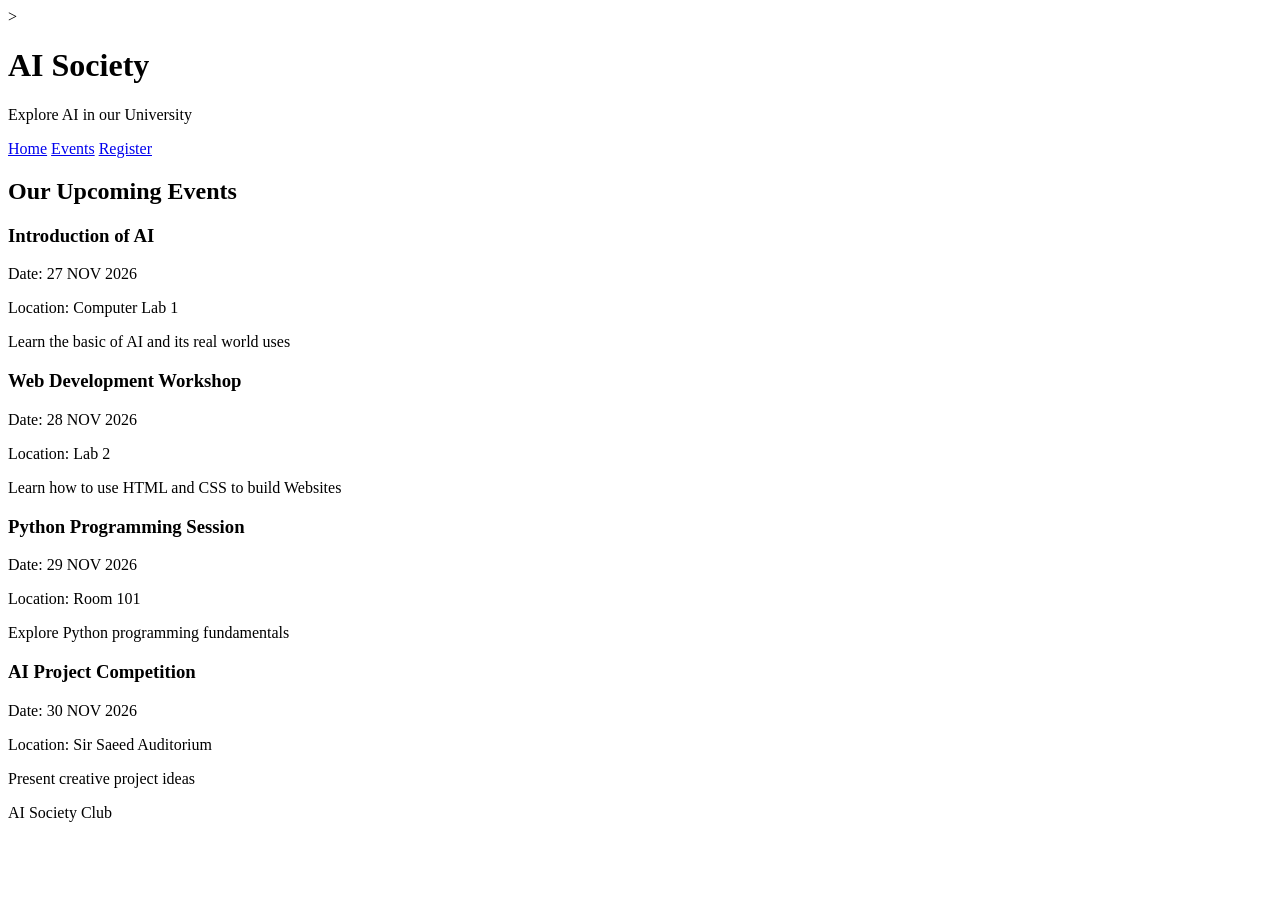
==== events.html @ af9def88 "events page structure" ====
<!DOCTYPE html>>
<html>
    <head>
        <title>Events</title>

        <link rel="stylesheet" href="style.css">
    </head>

    <body>
        <header>
            <h1> AI Society </h1>
            <p>Explore AI in our University</p>
        </header>

        <nav>
            <a href="index.html">Home</a>
            <a href="events.html" class="active">Events</a>
            <a href="register.html">Register</a>
        </nav>


        <main>
            <h2> Our Upcoming Events </h2>

            <section>
                <article>

                    <h3>Introduction of AI</h3>

                    <p>Date: <time datetime="2026-11-27">27 NOV 2026</time></p>
                    <p>Location: Computer Lab 1 </p>
                    <p>Learn the basic of AI and its real world uses</p>

                </article>


                <article>

                    <h3>Web Development Workshop</h3>

                    <p>Date: <time datetime="2026-11-28"> 28 NOV 2026</time></p>
                    <p>Location: Lab 2</p>
                    <p>Learn how to use HTML and CSS to build Websites</p>

                </article>


                <article>

                    <h3>Python Programming Session</h3>

                    <p>Date: <time datetime="2026-11-29">29 NOV 2026</time></p>
                    <p>Location: Room 101</p>
                    <p>Explore Python programming fundamentals</p>

                </article>


                <article>

                    <h3>AI Project Competition</h3>

                    <p>Date:  <time datetime="2026-11-30">30 NOV 2026</time></p>
                    <p>Location: Sir Saeed Auditorium</p>
                    <p>Present creative project ideas</p>

                </article>
            </section>
        </main>
        

        <footer>
            <p>AI Society Club</p>
        </footer>


    </body>
</html>
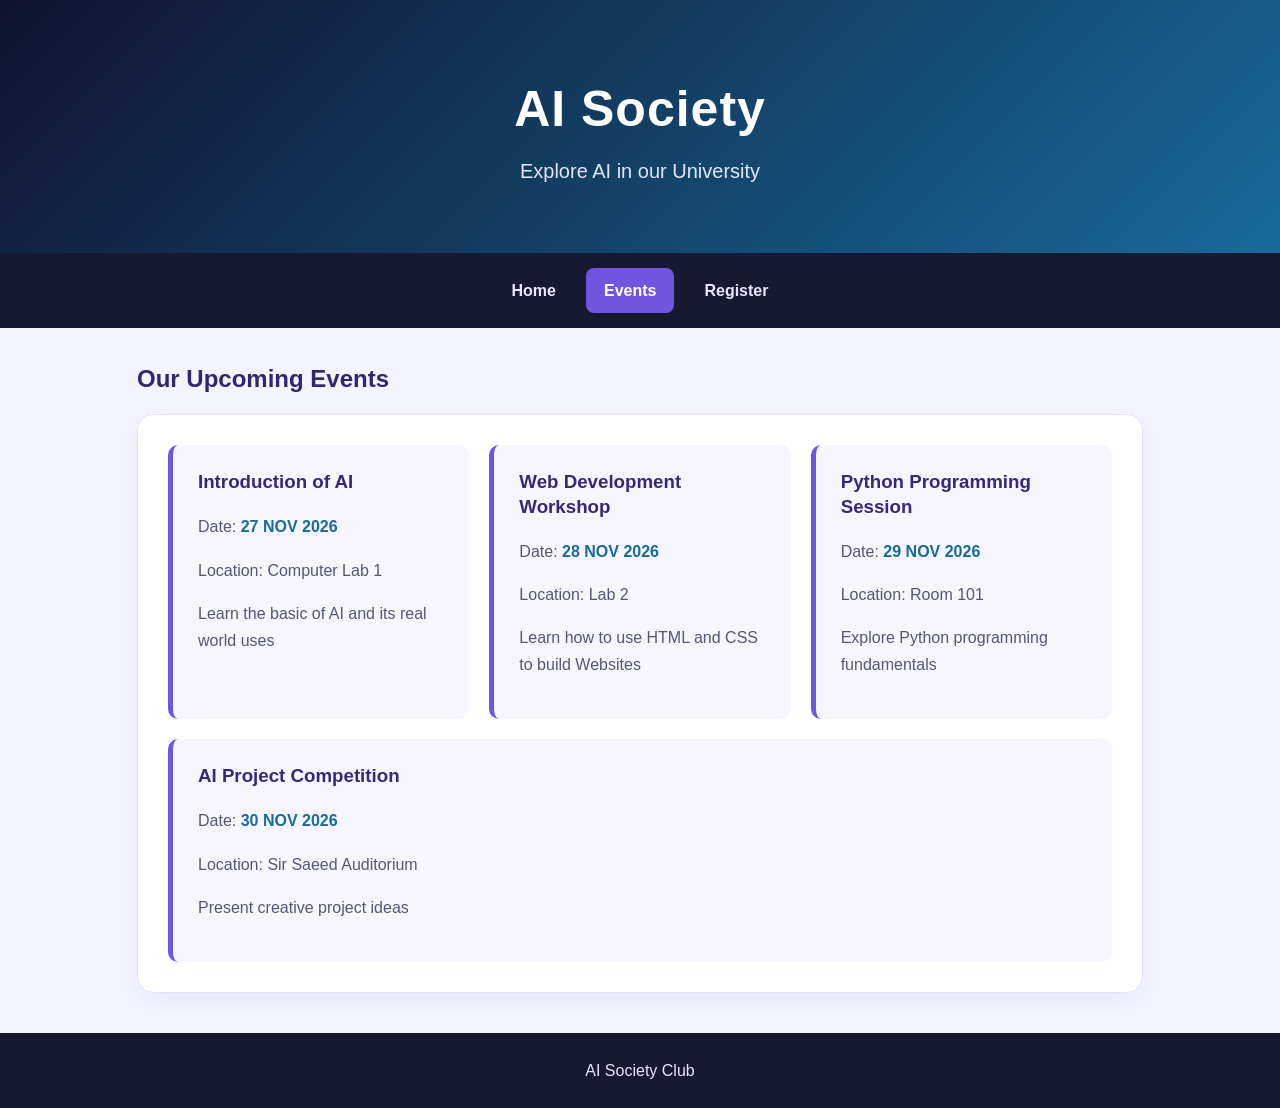
==== commit 0e714507: "after currect some small mistake" ====
--- a/events.html
+++ b/events.html
@@ -1,8 +1,10 @@
-<!DOCTYPE html>>
-<html>
+<!DOCTYPE html>
+<html lang="en">
     <head>
+        <meta charset="UTF-8">
+        <meta name="viewport" content="width-device-width, initial-scale=1.0">
+
         <title>Events</title>
-
         <link rel="stylesheet" href="style.css">
     </head>
 
@@ -22,7 +24,7 @@
         <main>
             <h2> Our Upcoming Events </h2>
 
-            <section>
+            <section class="event-list">
                 <article>
 
                     <h3>Introduction of AI</h3>
--- a/style.css
+++ b/style.css
@@ -0,0 +1,320 @@
+* {
+    box-sizing: border-box;
+}
+
+html {
+    scroll-behavior: smooth;
+}
+
+body {
+    margin: 0;
+    font-family: Arial, Helvetica, sans-serif;
+    background: #f3f4ff;
+    color: #20213a;
+    line-height: 1.7;
+
+}
+
+h1, h2, h3 {
+    line-height: 1.3;
+}
+
+h2 {
+    color: #34256f;
+    margin-top: 0;
+}
+
+a {
+    transition: color 0.3s, background-color 0.3s;
+}
+
+
+
+
+
+
+header {
+    background: linear-gradient(135deg, #10132f, #176b9b);
+    color: white;
+    text-align: center;
+    padding: 65px 20px;
+}
+
+
+header h1 {
+    font-size: 50px;
+    margin: 12px;
+    letter-spacing: 1px;
+}
+
+header p {
+    font-size: 20px;
+    color: #e0e7ff;
+    margin: 0;
+}
+
+
+nav {
+    background-color: #171832;
+    display: flex;
+    justify-content: center;
+    align-items: center;
+    gap: 12px;
+    padding: 15px;
+    flex-wrap: wrap;
+}
+
+nav > a {
+    color: #e7e7ff;
+    text-decoration: none;
+    padding: 9px 18px;
+    border-radius: 8px;
+    font-weight: bold;
+}
+
+
+nav a:hover,
+nav a.active {
+    background-color: #7056df;
+    color: white;
+}
+
+
+
+
+main {
+    max-width: 1050px;
+    margin: 35px auto;
+    padding: 0 22px;
+}
+
+section {
+    background: white;
+    padding: 30px;
+    margin-bottom: 30px;
+    border: 1px solid #e5e3fa;
+    border-radius: 16px;
+    box-shadow: 0 8px 25px #25205a0d;
+}
+
+section p {
+    color: #555773;
+}
+
+
+
+
+
+
+
+article {
+    background: #f7f6ff;
+    padding: 25px;
+    margin: 20px 0;
+    border-left: 5px solid #7056df;
+    border-radius: 10px;
+    transition: transform 0.2s; box-shadow: 0.2s;
+}
+
+
+article:hover {
+    transform: translateY(-4px);
+    box-shadow: 8px 20px #35246b18;
+}
+
+article h3 {
+    color: #392779;
+    margin-top: 0;
+
+}
+
+time {
+    color: #176b9b;
+    font-weight: bold;
+}
+
+
+
+
+
+figure {
+    margin: 22px 0;
+}
+
+
+
+
+
+
+
+form label {
+    display: block;
+    font-weight: bold;
+    margin: 18px 0 6px;
+    color: #292748;
+}
+
+input[type="text"],
+input[type="email"],
+input[type="tel"],
+select {
+    width: 100%;
+    padding: 13px;
+    border: 1px solid #d5d3e9;
+    border-radius: 8px;
+    background: #fcfcff;
+    font: inherit;
+}
+
+input:focus,
+select:focus {
+    outline: 2px solid #7056df;
+    border-color: #7056df;
+    background: white;
+}
+
+fieldset {
+    border: 1px solid#d5d3e9;
+    border-radius: 10px;
+    padding: 20px;
+    margin: 24px;
+}
+
+legend {
+    font-weight: bold;
+    color: #392779;
+    padding: 8px;
+}
+
+fieldset label {
+    display: inline-block;
+    margin: 8px 12px 8px 4px;
+    font-weight: normal;
+}
+
+input[type="radio"] {
+    accent-color: #7056df;
+}
+
+
+
+
+button {
+    background: linear-gradient(135deg, #7056df, #287dbb);
+    color: white;
+    border: none;
+    border-radius: 10px;
+    padding: 12px 24px;
+    font-size: 15px;
+    font-weight: bold;
+    cursor: pointer;
+    transition: transform 0.2s, box-shadow 0.2s;
+}
+
+button:hover {
+    transform: translateY(-2px);
+    box-shadow: 6px 16px #7056df40;
+}
+
+button:focus-visible,
+a:focus-visible {
+    outline: 3px solid #f3a712;
+    outline-offset: 3px;
+}
+
+
+
+
+
+
+
+#registration-list {
+    padding: 22px;
+}
+
+#message {
+    color: #176b65;
+    font-weight: bold;
+}
+
+
+
+
+a[href^="https"] {
+    overflow-wrap: anywhere;
+}
+
+
+
+
+
+footer {
+    background: #171832;
+    color: #e7e7ff;
+    text-align: center;
+    padding: 24px 15px;
+    margin-top: 40px;
+}
+
+footer p {
+    margin: 0;
+}
+
+
+
+
+
+
+@media (max-width: 600px) {
+    header {
+        padding: 45px 15px;
+    }
+
+    header h1 {
+        font-size: 35px;
+    }
+
+    header p {
+        font-size: 16px;
+    }
+
+    nav {
+        gap: 5px;
+    }
+
+    nav > a {
+        padding: 9px 12px;
+    }
+
+    main {
+        margin: 20px auto;
+        padding: 0 13px;
+    }
+
+    section { 
+        padding: 20px;
+    }
+
+    article {
+        padding: 16px;
+    }
+
+    button {
+        max-width: 100%;
+    }
+}
+
+
+
+
+.event-list{
+    display: flex;
+    flex-wrap: wrap;
+    gap: 20px;
+}
+
+.event-list > article {
+    flex: 1 1 300px;
+    margin: 0;
+}
+
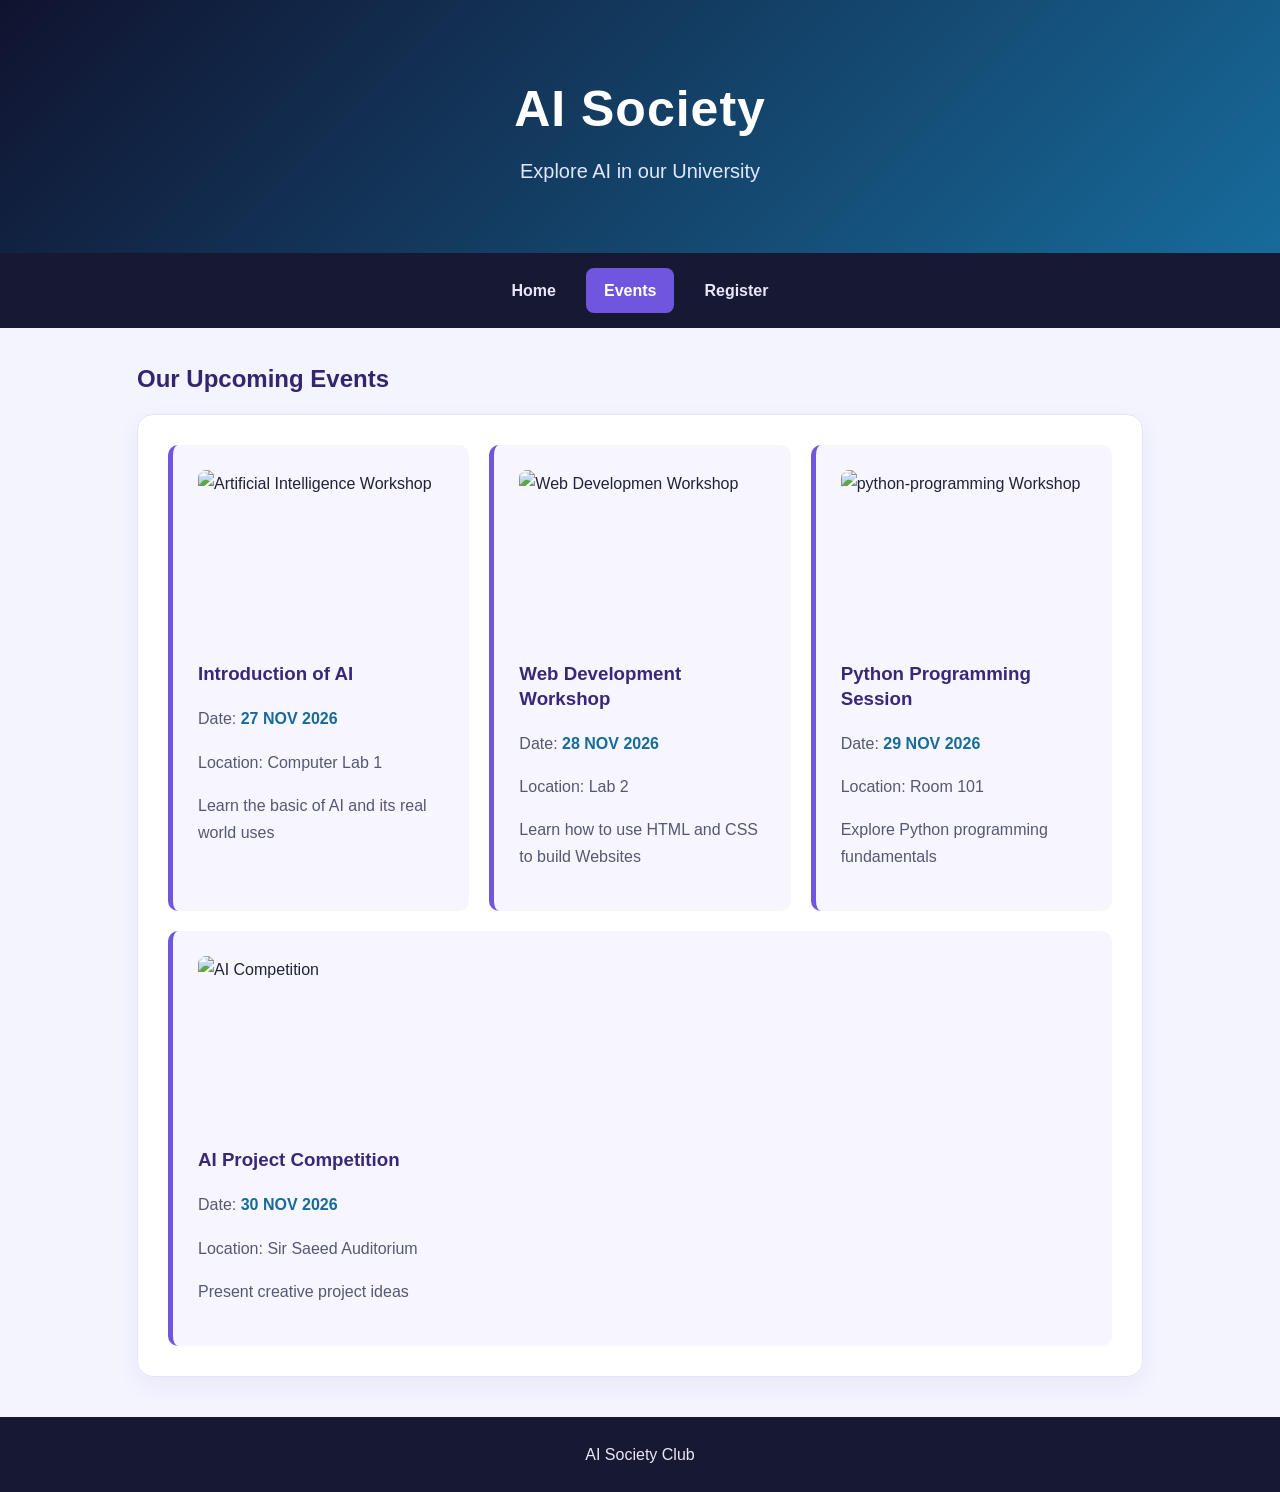
==== commit d7469b5c: "final website after currect small mistakes" ====
--- a/events.html
+++ b/events.html
@@ -26,6 +26,7 @@
 
             <section class="event-list">
                 <article>
+                    <img src="introduction-ai.png" alt="Artificial Intelligence Workshop">
 
                     <h3>Introduction of AI</h3>
 
@@ -37,6 +38,7 @@
 
 
                 <article>
+                    <img src="web-develp.png" alt="Web Developmen Workshop">
 
                     <h3>Web Development Workshop</h3>
 
@@ -48,6 +50,7 @@
 
 
                 <article>
+                    <img src="python-programming.png" alt="python-programming Workshop">
 
                     <h3>Python Programming Session</h3>
 
@@ -59,6 +62,7 @@
 
 
                 <article>
+                    <img src="ai-competition.png" alt="AI Competition">
 
                     <h3>AI Project Competition</h3>
 
--- a/style.css
+++ b/style.css
@@ -318,3 +318,34 @@
     margin: 0;
 }
 
+
+
+
+
+
+/* Home page image */
+figure img {
+    width: 100%;
+    max-width: 600px;
+    height: auto;
+    display: block;
+    margin: 0 auto;
+    border-radius: 10px;
+}
+
+figcaption {
+    text-align: center;
+    font-style: italic;
+    color: #555;
+    margin-top: 8px;
+}
+
+/* Event card images */
+.event-list > article img {
+    width: 100%;
+    height: 180px;
+    object-fit: cover;
+    border-radius: 8px;
+    display: block;
+    margin-bottom: 12px;
+}
